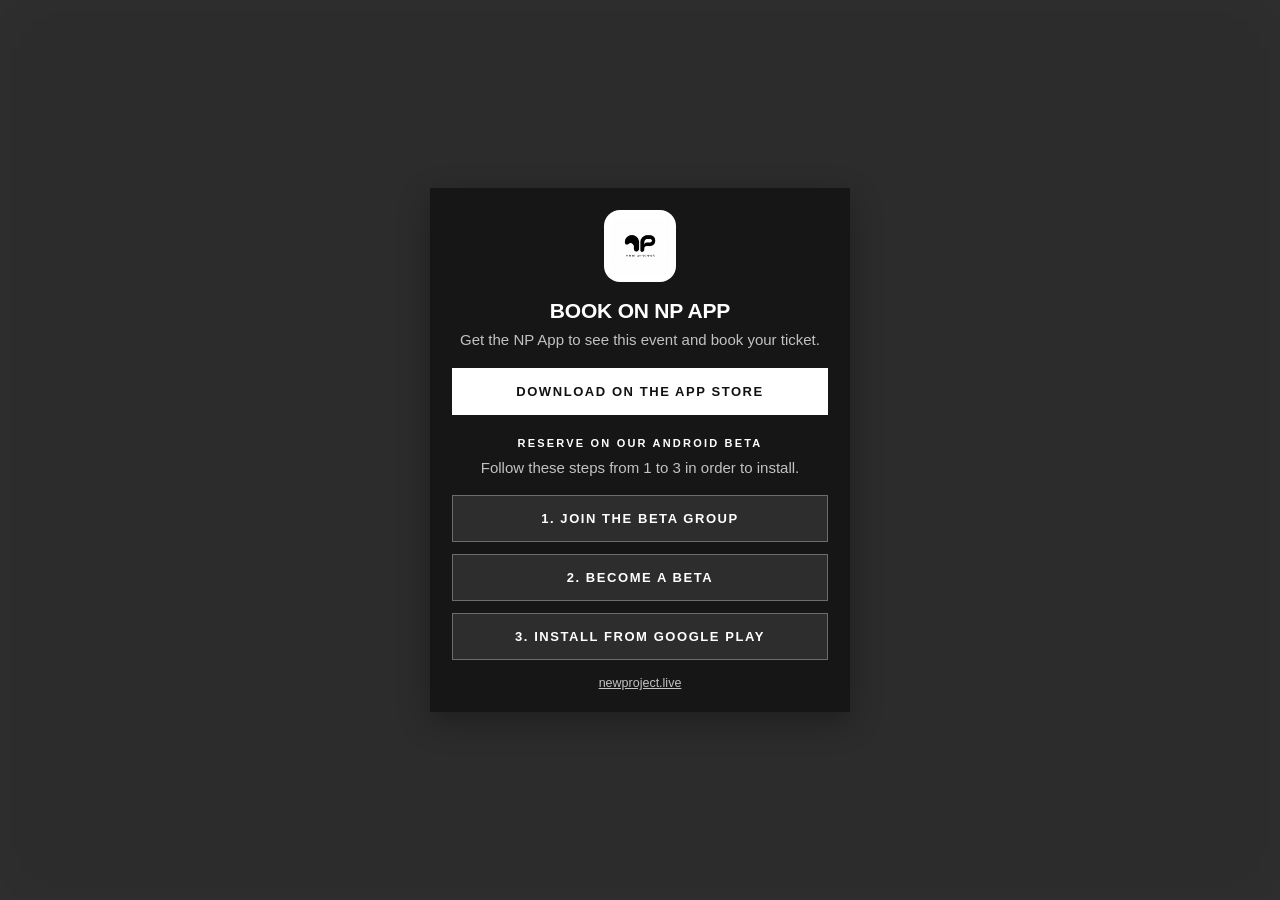
==== booking/index.html @ d3ce9cf1 "Booking page redesign: event panels left, ticket rows and booking right Co-Authored-By: Claude Fable" ====
<!DOCTYPE html>
<html lang="en">
<head>
    <meta charset="utf-8">
    <!-- Only this site's files may run; the page may only talk to the NP Supabase project. -->
    <meta http-equiv="Content-Security-Policy" content="default-src 'none'; script-src 'self'; style-src 'self'; img-src 'self' https:; connect-src https://dcnnaoygtxswlhctyktc.supabase.co; form-action 'none'; base-uri 'none'">
    <meta name="referrer" content="no-referrer">
    <meta name="viewport" content="width=device-width, initial-scale=1">
    <title>Book on NP App | New Project</title>
    <meta name="description" content="Open this event in NP App to book your ticket.">
    <meta property="og:title" content="Book on NP App">
    <meta property="og:description" content="Open this event in NP App to book your ticket.">
    <meta property="og:image" content="https://app.newproject.live/booking/app-icon.png">
    <link rel="icon" type="image/png" href="app-icon.png">
    <link rel="stylesheet" href="booking.css">
</head>
<body>
    <div id="bg"></div>
    <main>
        <!-- Left column: the event (event.js fills it) -->
        <div id="col-a">
            <section id="ev-head" class="panel" hidden>
                <div id="ev-frame" class="frame" hidden><img id="wb-image" alt=""></div>
                <div class="pad">
                    <h1 id="ev-title"></h1>
                    <div id="ev-chips" class="chips"></div>
                </div>
            </section>
            <section id="ev-when" class="panel pad cols" hidden>
                <div><span class="tag">Date</span><ul id="ev-dates"></ul></div>
                <div id="ev-place"><span class="tag">Location</span><p id="ev-venue" class="strong"></p><p id="ev-address"></p></div>
            </section>
            <section id="ev-facts" class="panel pad cols" hidden>
                <div id="ev-note-box"><span class="label">Good to know</span><p id="ev-note" class="strong"></p></div>
                <div id="ev-cancel-box"><span class="label">Cancellation</span><p id="ev-cancel" class="strong"></p></div>
            </section>
            <details id="ev-about" class="panel pad" hidden>
                <summary><span class="label">More details</span><span class="big">About the event</span></summary>
                <p id="ev-text"></p>
            </details>
        </div>
        <!-- Right column: web booking on every device (book.js), then the app downloads -->
        <div id="col-b">
            <section id="webbook" class="panel pad" hidden>
                <h2 class="big">Reserve your ticket</h2>
                <form id="wb-form">
                    <p>Choose your ticket and enter your details.</p>
                    <div id="wb-types"></div>
                    <label for="wb-first">First name</label><input id="wb-first" autocomplete="given-name" required>
                    <label for="wb-last">Last name</label><input id="wb-last" autocomplete="family-name" required>
                    <label for="wb-email">Email</label><input id="wb-email" type="email" autocomplete="email" required>
                    <button>Send code</button>
                </form>
                <form id="wb-code" hidden>
                    <p id="wb-sent"></p>
                    <input id="wb-otp" inputmode="numeric" maxlength="6" pattern="\d{6}" autocomplete="one-time-code" required>
                    <button>Reserve</button>
                </form>
                <p id="wb-done" hidden></p>
                <p id="wb-err"></p>
            </section>
            <section id="app" class="panel pad">
                <img class="icon" src="app-icon.png" alt="NP App">
                <h2 class="big">Book on NP App</h2>
                <p>Get the NP App to see this event and book your ticket.</p>
                <a class="store primary" id="ios" href="https://apps.apple.com/app/id6808212163">Download on the App Store</a>
                <!-- Android app is in beta: join the tester group, opt in, then install -->
                <span class="label beta">Reserve on our Android beta</span>
                <p>Follow these steps from 1 to 3 in order to install.</p>
                <a class="store" href="https://groups.google.com/g/np-beta" target="_blank">1. Join the beta group</a>
                <a class="store" href="https://play.google.com/apps/testing/de.npapp.app" target="_blank">2. Become a beta</a>
                <a class="store" href="https://play.google.com/store/apps/details?id=de.npapp.app">3. Install from Google Play</a>
                <small><a href="https://newproject.live">newproject.live</a></small>
            </section>
        </div>
    </main>
    <script src="book.js"></script>
    <script src="event.js"></script>
</body>
</html>
---- booking/booking.css ----
:root { color-scheme: dark; --ink: #ffffff; --muted: rgba(255,255,255,.74); --line: rgba(255,255,255,.3);
        --panel: rgba(18,18,18,.84); --row: rgba(255,255,255,.1); }
* { box-sizing: border-box; }
body { margin: 0; min-height: 100vh; display: flex; align-items: center; justify-content: center;
       padding: 24px 16px; background: #3b3b3b; color: var(--ink); font-size: 15px;
       font-family: -apple-system, BlinkMacSystemFont, "Segoe UI", Roboto, sans-serif; }
/* The flyer, blurred, tints the whole page behind the panels (set by event.js). */
#bg { position: fixed; inset: -80px; z-index: -1; background: center / cover no-repeat;
      filter: blur(60px) saturate(1.2); }
#bg::after { content: ''; position: absolute; inset: 0; background: rgba(0,0,0,.25); }
main { width: 100%; max-width: 420px; }
/* With an event: one column on phones (tickets right after the date), two on wide screens. */
#col-a, #col-b { display: contents; }
main.two { display: flex; flex-direction: column; gap: 16px; }
#ev-head { order: 1; } #ev-when { order: 2; } #webbook { order: 3; }
#ev-facts { order: 4; } #ev-about { order: 5; } #app { order: 6; }
@media (min-width: 860px) {
  main.two { max-width: 1080px; display: grid; grid-template-columns: minmax(0, 1fr) minmax(0, 1fr);
             gap: 40px; align-items: start; }
  main.two #col-a, main.two #col-b { display: flex; flex-direction: column; gap: 16px; }
}
.panel { background: var(--panel); box-shadow: 0 10px 30px rgba(0,0,0,.3); }
.pad { padding: 22px; }
.frame { padding: 12px; background: rgba(0,0,0,.45); }
#wb-image { display: block; width: 100%; }
h1 { margin: 0 0 14px; font-size: clamp(30px, 6vw, 46px); line-height: 1; font-weight: 800;
     letter-spacing: -0.02em; text-transform: uppercase; overflow-wrap: anywhere; }
.big { display: block; margin: 0 0 6px; font-size: 21px; font-weight: 800; letter-spacing: -0.01em;
       text-transform: uppercase; }
.label, .tag, .chips span, .tix-name { font-size: 11px; font-weight: 700; letter-spacing: .2em;
                                       text-transform: uppercase; }
.label { display: block; margin-bottom: 8px; color: var(--muted); }
.label.beta { margin-top: 22px; color: var(--ink); }
.tag, .chips span { display: inline-block; padding: 6px 10px; border: 1px solid var(--line);
                    background: var(--row); }
.tag { margin-bottom: 12px; font-size: 13px; }
.chips { display: flex; flex-wrap: wrap; gap: 8px; }
p { margin: 0 0 16px; color: var(--muted); line-height: 1.5; }
.strong { margin: 0; color: var(--ink); font-weight: 700; }
.cols { display: grid; grid-template-columns: repeat(auto-fit, minmax(190px, 1fr)); gap: 20px; }
#ev-dates { margin: 0; padding: 0 0 0 18px; line-height: 1.8; }
#ev-address { margin: 4px 0 0; text-transform: capitalize; }
summary { position: relative; cursor: pointer; list-style: none; }
summary::-webkit-details-marker { display: none; }
summary::after { content: ''; position: absolute; right: 4px; top: 12px; width: 9px; height: 9px;
                 border-right: 2px solid; border-bottom: 2px solid; transform: rotate(45deg); }
details[open] summary::after { top: 18px; transform: rotate(-135deg); }
summary .big { margin: 0; }
#ev-text { margin: 14px 0 0; white-space: pre-line; }
/* One row per ticket: name and note left, price and Select / Sold out right. */
.tix { position: relative; display: grid; grid-template-columns: 1fr auto; gap: 8px 12px;
       align-items: center; padding: 16px; margin-bottom: 12px; border: 1px solid var(--line);
       background: var(--row); cursor: pointer; }
.tix input { position: absolute; opacity: 0; pointer-events: none; }
.tix-price { font-weight: 700; text-align: right; }
.tix-sub { color: var(--muted); font-size: 14px; }
.tix-state { padding: 8px 14px; border: 1px solid var(--line); font-size: 12px; font-weight: 800;
             letter-spacing: .08em; text-transform: uppercase; text-align: center; }
.tix-state::after { content: 'Select'; }
.tix input:checked ~ .tix-state { background: var(--ink); border-color: var(--ink); color: #111; }
.tix input:checked ~ .tix-state::after { content: 'Selected'; }
.tix input:disabled ~ .tix-state::after { content: 'Sold out'; }
.tix input:disabled ~ span { opacity: .6; }
.tix:has(input:checked) { border-color: var(--ink); background: rgba(255,255,255,.18); }
.tix:has(input:disabled) { cursor: default; }
.tix input:focus-visible ~ .tix-state { outline: 2px solid var(--ink); outline-offset: 2px; }
form label:not(.tix) { display: block; margin-bottom: 6px; font-size: 13px; color: var(--muted); }
input:not([type=radio]) { width: 100%; padding: 13px; margin-bottom: 14px; border: 1px solid var(--line);
                          border-radius: 0; background: var(--row); color: var(--ink); font: inherit;
                          font-size: 16px; }
button, a.store { display: block; width: 100%; padding: 15px; border: 1px solid var(--line);
                  border-radius: 0; background: var(--row); color: var(--ink); font: inherit;
                  font-size: 13px; font-weight: 800; letter-spacing: .12em; text-transform: uppercase;
                  text-align: center; text-decoration: none; cursor: pointer; }
button, a.store.primary { background: var(--ink); border-color: var(--ink); color: #111; }
a.store { margin-bottom: 12px; }
button:disabled { opacity: .5; }
#wb-otp { text-align: center; font-size: 28px; letter-spacing: 10px; }
#wb-done { margin: 0; color: var(--ink); }
#wb-err { color: #ff8a80; margin: 12px 0 0; min-height: 1em; }
#app { text-align: center; }
.icon { width: 72px; height: 72px; margin-bottom: 14px; border-radius: 16px; }
small { display: block; margin-top: 16px; color: var(--muted); }
small a { color: inherit; }
[hidden] { display: none !important; }
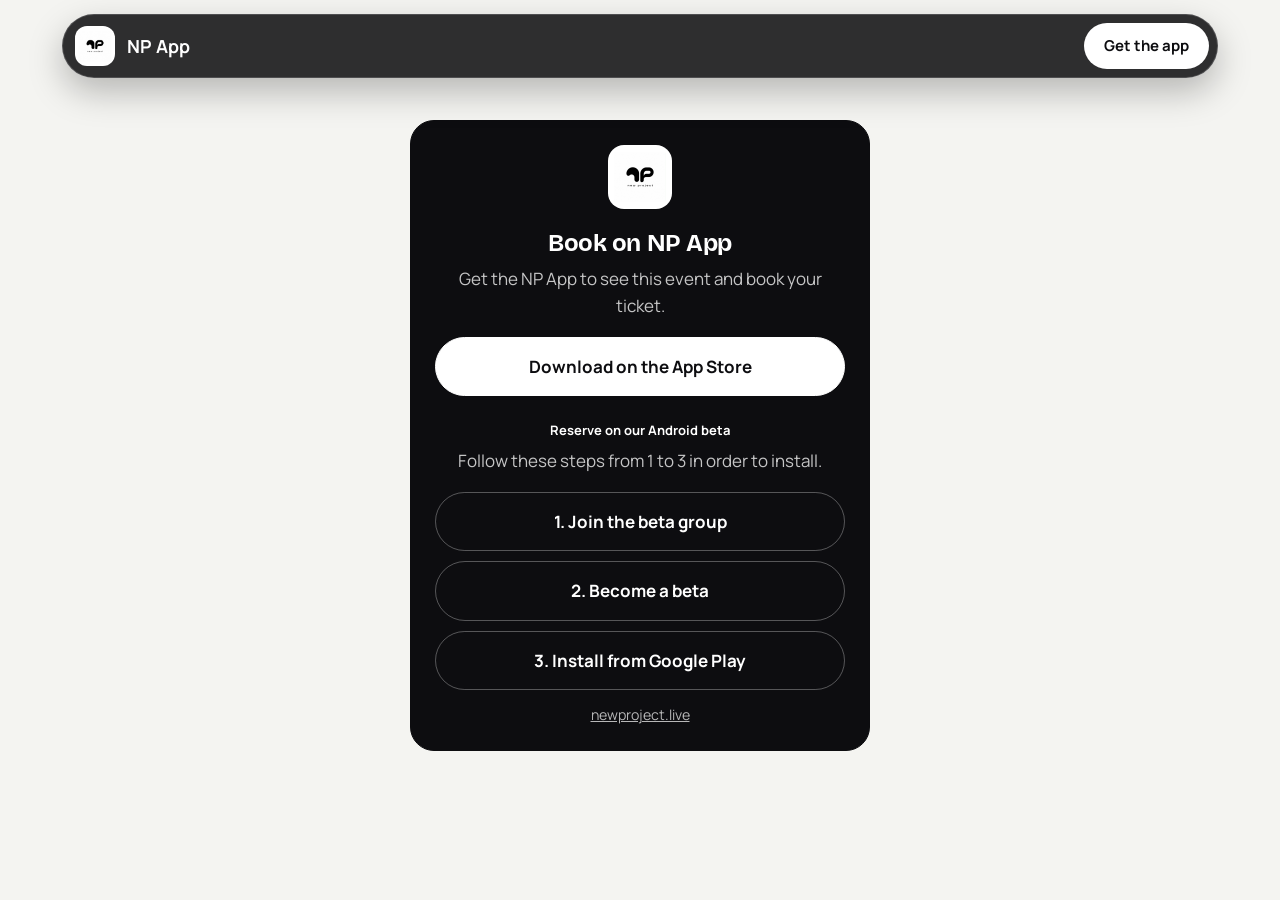
==== commit 3282a889: "Booking page in the same look as the landing and events pages Co-Authored-By: Claude Fable 5.2 <nore" ====
--- a/booking/index.html
+++ b/booking/index.html
@@ -3,7 +3,7 @@
 <head>
     <meta charset="utf-8">
     <!-- Only this site's files may run; the page may only talk to the NP Supabase project. -->
-    <meta http-equiv="Content-Security-Policy" content="default-src 'none'; script-src 'self'; style-src 'self'; img-src 'self' https:; connect-src https://dcnnaoygtxswlhctyktc.supabase.co; form-action 'none'; base-uri 'none'">
+    <meta http-equiv="Content-Security-Policy" content="default-src 'none'; script-src 'self'; style-src 'self'; img-src 'self' https:; font-src 'self'; connect-src https://dcnnaoygtxswlhctyktc.supabase.co; form-action 'none'; base-uri 'none'">
     <meta name="referrer" content="no-referrer">
     <meta name="viewport" content="width=device-width, initial-scale=1">
     <title>Book on NP App | New Project</title>
@@ -12,11 +12,15 @@
     <meta property="og:description" content="Open this event in NP App to book your ticket.">
     <meta property="og:image" content="https://app.newproject.live/booking/app-icon.png">
     <link rel="icon" type="image/png" href="app-icon.png">
+    <link rel="stylesheet" href="/landing/base.css">
     <link rel="stylesheet" href="booking.css">
 </head>
 <body>
-    <div id="bg"></div>
-    <main>
+    <header class="top"><div class="bar stuck">
+        <a class="brand" href="/"><img src="/booking/app-icon.png" alt="">NP App</a>
+        <a class="get" href="/#get">Get the app</a>
+    </div></header>
+    <main class="wrap book">
         <!-- Left column: the event (event.js fills it) -->
         <div id="col-a">
             <section id="ev-head" class="panel" hidden>
@@ -46,10 +50,11 @@
                 <form id="wb-form">
                     <p>Choose your ticket and enter your details.</p>
                     <div id="wb-types"></div>
+                    <div id="wb-access-box" hidden><label for="wb-access">Access code</label><input id="wb-access" autocomplete="off" autocapitalize="characters"></div>
                     <label for="wb-first">First name</label><input id="wb-first" autocomplete="given-name" required>
                     <label for="wb-last">Last name</label><input id="wb-last" autocomplete="family-name" required>
                     <label for="wb-email">Email</label><input id="wb-email" type="email" autocomplete="email" required>
-                    <button>Send code</button>
+                    <button>Book event</button>
                 </form>
                 <form id="wb-code" hidden>
                     <p id="wb-sent"></p>
--- a/landing/base.css
+++ b/landing/base.css
@@ -0,0 +1,54 @@
+/* Type, colours and the pieces every section shares: header, buttons, phone frame. */
+@font-face { font-family: "Bricolage"; font-weight: 700; font-display: swap;
+             src: url("fonts/BricolageGrotesque-Bold.ttf") format("truetype"); }
+@font-face { font-family: "Manrope"; font-weight: 400; font-display: swap;
+             src: url("fonts/Manrope-Regular.ttf") format("truetype"); }
+@font-face { font-family: "Manrope"; font-weight: 700; font-display: swap;
+             src: url("fonts/Manrope-Bold.ttf") format("truetype"); }
+/* Black and white, with one accent colour used sparingly. */
+:root { --ink: #0d0d10; --paper: #f4f4f1; --card: #ffffff; --muted: #5c5c59; --line: rgba(13,13,16,.1);
+        --accent: #ff5a36; --ease: cubic-bezier(.2,.8,.2,1); }
+* { box-sizing: border-box; }
+html { scroll-behavior: smooth; }
+body { margin: 0; overflow-x: hidden; background: var(--paper); color: var(--ink);
+       font: 400 17px/1.6 "Manrope", -apple-system, BlinkMacSystemFont, "Segoe UI", Roboto, sans-serif; }
+h1, h2, h3 { margin: 0; font-family: "Bricolage", "Manrope", sans-serif; font-weight: 700;
+             letter-spacing: -0.03em; line-height: 1.02; }
+h1 { font-size: clamp(44px, 6.6vw, 84px); }
+h2 { font-size: clamp(34px, 4.8vw, 60px); }
+h3 { font-size: clamp(23px, 2.4vw, 30px); line-height: 1.1; }
+p { margin: 0; color: var(--muted); }
+.wrap { width: 100%; max-width: 1200px; margin: 0 auto; padding: 0 22px; }
+.accent { color: var(--accent); }
+.kicker { display: inline-block; padding: 7px 14px; border: 1px solid var(--line); border-radius: 99px;
+          font-size: 12px; font-weight: 700; letter-spacing: .1em; text-transform: uppercase; }
+.head { max-width: 780px; margin: 0 auto 56px; text-align: center; }
+.head h2 { margin-top: 18px; }
+.lead { margin: 22px 0 32px; font-size: 19px; }
+/* Floating glass bar that follows the page. */
+.top { position: fixed; z-index: 20; top: 14px; left: 0; right: 0; padding: 0 16px; }
+.bar { display: flex; align-items: center; justify-content: space-between; max-width: 1156px;
+       margin: 0 auto; padding: 8px 8px 8px 12px; border: 1px solid rgba(255,255,255,.16);
+       border-radius: 99px; background: rgba(20,20,24,.5); -webkit-backdrop-filter: blur(18px);
+       backdrop-filter: blur(18px); transition: background .4s, box-shadow .4s; }
+.bar.stuck { background: rgba(13,13,16,.86); box-shadow: 0 14px 34px rgba(0,0,0,.25); }
+.brand { display: inline-flex; align-items: center; gap: 12px; color: inherit; font-weight: 700;
+         font-size: 18px; text-decoration: none; }
+.bar .brand { color: #fff; }
+.brand img { width: 40px; height: 40px; border-radius: 12px; }
+.get { padding: 11px 20px; border-radius: 99px; background: #fff; color: var(--ink); font-size: 15px;
+       font-weight: 700; text-decoration: none; transition: transform .3s var(--ease); }
+.get:hover { transform: scale(1.06); }
+.stores { display: flex; flex-wrap: wrap; gap: 12px; }
+.btn { display: inline-flex; flex-direction: column; justify-content: center; min-width: 178px;
+       padding: 10px 24px 12px; border: 1px solid #fff; border-radius: 16px; background: #fff;
+       color: var(--ink); font-size: 20px; font-weight: 700; line-height: 1.15; text-decoration: none;
+       transition: transform .3s var(--ease), box-shadow .3s; }
+.btn small { font-size: 11px; font-weight: 400; opacity: .75; }
+.btn:hover { transform: translateY(-4px) scale(1.03); box-shadow: 0 16px 34px rgba(0,0,0,.3); }
+.btn.ghost { border-color: rgba(255,255,255,.35); background: rgba(255,255,255,.1); color: #fff; }
+/* A phone drawn around a screenshot. --r tilts it; motion.css makes it float. */
+.phone { position: relative; flex: none; width: 270px; border: 9px solid #16161a; border-radius: 42px;
+         overflow: hidden; background: #16161a; box-shadow: 0 40px 80px rgba(0,0,0,.35);
+         transform: rotate(var(--r, 0deg)); }
+.phone img { display: block; width: 100%; }
--- a/booking/booking.css
+++ b/booking/booking.css
@@ -1,85 +1,87 @@
-:root { color-scheme: dark; --ink: #ffffff; --muted: rgba(255,255,255,.74); --line: rgba(255,255,255,.3);
-        --panel: rgba(18,18,18,.84); --row: rgba(255,255,255,.1); }
-* { box-sizing: border-box; }
-body { margin: 0; min-height: 100vh; display: flex; align-items: center; justify-content: center;
-       padding: 24px 16px; background: #3b3b3b; color: var(--ink); font-size: 15px;
-       font-family: -apple-system, BlinkMacSystemFont, "Segoe UI", Roboto, sans-serif; }
-/* The flyer, blurred, tints the whole page behind the panels (set by event.js). */
-#bg { position: fixed; inset: -80px; z-index: -1; background: center / cover no-repeat;
-      filter: blur(60px) saturate(1.2); }
-#bg::after { content: ''; position: absolute; inset: 0; background: rgba(0,0,0,.25); }
-main { width: 100%; max-width: 420px; }
+/* The event's booking page, in the same look as the landing and events pages (base.css). */
+.book { padding-top: 120px; padding-bottom: 70px; }
+#col-a, #col-b { display: contents; }
+.book:not(.two) #app { max-width: 460px; margin: 0 auto; }
 /* With an event: one column on phones (tickets right after the date), two on wide screens. */
-#col-a, #col-b { display: contents; }
-main.two { display: flex; flex-direction: column; gap: 16px; }
+.book.two { display: flex; flex-direction: column; gap: 18px; }
 #ev-head { order: 1; } #ev-when { order: 2; } #webbook { order: 3; }
 #ev-facts { order: 4; } #ev-about { order: 5; } #app { order: 6; }
-@media (min-width: 860px) {
-  main.two { max-width: 1080px; display: grid; grid-template-columns: minmax(0, 1fr) minmax(0, 1fr);
-             gap: 40px; align-items: start; }
-  main.two #col-a, main.two #col-b { display: flex; flex-direction: column; gap: 16px; }
+@media (min-width: 900px) {
+  .book.two { display: grid; grid-template-columns: minmax(0, 1.05fr) minmax(0, .95fr); gap: 32px;
+              align-items: start; }
+  .book.two #col-a, .book.two #col-b { display: flex; flex-direction: column; gap: 18px; }
 }
-.panel { background: var(--panel); box-shadow: 0 10px 30px rgba(0,0,0,.3); }
-.pad { padding: 22px; }
-.frame { padding: 12px; background: rgba(0,0,0,.45); }
+@keyframes rise { from { opacity: 0; translate: 0 30px; } }
+.panel { overflow: hidden; border: 1px solid var(--line); border-radius: 24px; background: var(--card);
+         animation: rise .7s var(--ease) backwards; }
+.pad { padding: 24px; }
 #wb-image { display: block; width: 100%; }
-h1 { margin: 0 0 14px; font-size: clamp(30px, 6vw, 46px); line-height: 1; font-weight: 800;
-     letter-spacing: -0.02em; text-transform: uppercase; overflow-wrap: anywhere; }
-.big { display: block; margin: 0 0 6px; font-size: 21px; font-weight: 800; letter-spacing: -0.01em;
-       text-transform: uppercase; }
-.label, .tag, .chips span, .tix-name { font-size: 11px; font-weight: 700; letter-spacing: .2em;
-                                       text-transform: uppercase; }
-.label { display: block; margin-bottom: 8px; color: var(--muted); }
-.label.beta { margin-top: 22px; color: var(--ink); }
-.tag, .chips span { display: inline-block; padding: 6px 10px; border: 1px solid var(--line);
-                    background: var(--row); }
-.tag { margin-bottom: 12px; font-size: 13px; }
+#ev-title { margin-bottom: 14px; font-size: clamp(32px, 4.4vw, 54px); overflow-wrap: anywhere; }
+.big { display: block; margin: 0 0 8px; font: 700 24px/1.1 "Bricolage", "Manrope", sans-serif;
+       letter-spacing: -0.02em; }
 .chips { display: flex; flex-wrap: wrap; gap: 8px; }
-p { margin: 0 0 16px; color: var(--muted); line-height: 1.5; }
-.strong { margin: 0; color: var(--ink); font-weight: 700; }
+.chips span { padding: 5px 12px; border: 1px solid var(--line); border-radius: 99px; font-size: 12px;
+              font-weight: 700; }
+.tag, .label { display: block; font-size: 13px; font-weight: 700; }
+.tag { margin-bottom: 10px; color: var(--accent); }
+.label { margin-bottom: 6px; color: var(--muted); }
+.strong { color: var(--ink); font-weight: 700; }
 .cols { display: grid; grid-template-columns: repeat(auto-fit, minmax(190px, 1fr)); gap: 20px; }
 #ev-dates { margin: 0; padding: 0 0 0 18px; line-height: 1.8; }
-#ev-address { margin: 4px 0 0; text-transform: capitalize; }
+#ev-address { margin-top: 4px; text-transform: capitalize; }
 summary { position: relative; cursor: pointer; list-style: none; }
 summary::-webkit-details-marker { display: none; }
-summary::after { content: ''; position: absolute; right: 4px; top: 12px; width: 9px; height: 9px;
-                 border-right: 2px solid; border-bottom: 2px solid; transform: rotate(45deg); }
-details[open] summary::after { top: 18px; transform: rotate(-135deg); }
+summary::after { content: '+'; position: absolute; top: 2px; right: 0; display: grid; place-items: center;
+                 width: 38px; height: 38px; border-radius: 50%; background: var(--paper); font-size: 24px;
+                 transition: transform .4s var(--ease), background .4s, color .4s; }
+details[open] summary::after { background: var(--ink); color: #fff; transform: rotate(45deg); }
 summary .big { margin: 0; }
-#ev-text { margin: 14px 0 0; white-space: pre-line; }
+#ev-text { margin-top: 14px; white-space: pre-line; }
 /* One row per ticket: name and note left, price and Select / Sold out right. */
-.tix { position: relative; display: grid; grid-template-columns: 1fr auto; gap: 8px 12px;
-       align-items: center; padding: 16px; margin-bottom: 12px; border: 1px solid var(--line);
-       background: var(--row); cursor: pointer; }
+#wb-form > p { margin-bottom: 16px; }
+.tix { position: relative; display: grid; grid-template-columns: 1fr auto; gap: 6px 12px;
+       align-items: center; padding: 16px 18px; margin-bottom: 12px; border: 1px solid var(--line);
+       border-radius: 18px; background: var(--paper); cursor: pointer;
+       transition: border-color .3s, background .3s, box-shadow .3s; }
 .tix input { position: absolute; opacity: 0; pointer-events: none; }
-.tix-price { font-weight: 700; text-align: right; }
+.tix-name, .tix-price { font-weight: 700; }
+.tix-price { text-align: right; }
 .tix-sub { color: var(--muted); font-size: 14px; }
-.tix-state { padding: 8px 14px; border: 1px solid var(--line); font-size: 12px; font-weight: 800;
-             letter-spacing: .08em; text-transform: uppercase; text-align: center; }
+.tix-state { padding: 8px 14px; border: 1px solid var(--line); border-radius: 99px;
+             background: var(--card); font-size: 12px; font-weight: 700; text-align: center; }
 .tix-state::after { content: 'Select'; }
-.tix input:checked ~ .tix-state { background: var(--ink); border-color: var(--ink); color: #111; }
+.tix input:checked ~ .tix-state { border-color: var(--ink); background: var(--ink); color: #fff; }
 .tix input:checked ~ .tix-state::after { content: 'Selected'; }
 .tix input:disabled ~ .tix-state::after { content: 'Sold out'; }
-.tix input:disabled ~ span { opacity: .6; }
-.tix:has(input:checked) { border-color: var(--ink); background: rgba(255,255,255,.18); }
+.tix input:disabled ~ span { opacity: .55; }
+.tix:has(input:checked) { border-color: var(--ink); background: var(--card);
+                          box-shadow: 0 12px 28px rgba(13,13,16,.08); }
 .tix:has(input:disabled) { cursor: default; }
 .tix input:focus-visible ~ .tix-state { outline: 2px solid var(--ink); outline-offset: 2px; }
-form label:not(.tix) { display: block; margin-bottom: 6px; font-size: 13px; color: var(--muted); }
-input:not([type=radio]) { width: 100%; padding: 13px; margin-bottom: 14px; border: 1px solid var(--line);
-                          border-radius: 0; background: var(--row); color: var(--ink); font: inherit;
-                          font-size: 16px; }
-button, a.store { display: block; width: 100%; padding: 15px; border: 1px solid var(--line);
-                  border-radius: 0; background: var(--row); color: var(--ink); font: inherit;
-                  font-size: 13px; font-weight: 800; letter-spacing: .12em; text-transform: uppercase;
-                  text-align: center; text-decoration: none; cursor: pointer; }
-button, a.store.primary { background: var(--ink); border-color: var(--ink); color: #111; }
-a.store { margin-bottom: 12px; }
-button:disabled { opacity: .5; }
+form label:not(.tix) { display: block; margin-bottom: 6px; color: var(--muted); font-size: 13px;
+                       font-weight: 700; }
+input:not([type=radio]) { width: 100%; padding: 14px 16px; margin-bottom: 14px; border: 1px solid var(--line);
+                          border-radius: 14px; background: var(--card); color: var(--ink); font: inherit;
+                          outline: 0; transition: border-color .3s, box-shadow .3s; }
+input:not([type=radio]):focus { border-color: var(--ink); box-shadow: 0 8px 22px rgba(13,13,16,.08); }
+button { width: 100%; padding: 16px; border: 0; border-radius: 99px; background: var(--ink); color: #fff;
+         font: 700 16px/1 "Manrope", sans-serif; cursor: pointer; transition: transform .3s var(--ease); }
+button:hover:not(:disabled) { transform: translateY(-2px); }
+button:disabled { opacity: .45; cursor: default; }
+#wb-sent { margin-bottom: 14px; }
 #wb-otp { text-align: center; font-size: 28px; letter-spacing: 10px; }
-#wb-done { margin: 0; color: var(--ink); }
-#wb-err { color: #ff8a80; margin: 12px 0 0; min-height: 1em; }
-#app { text-align: center; }
-.icon { width: 72px; height: 72px; margin-bottom: 14px; border-radius: 16px; }
-small { display: block; margin-top: 16px; color: var(--muted); }
-small a { color: inherit; }
+#wb-done { color: var(--ink); font-weight: 700; }
+#wb-err { min-height: 1em; margin-top: 12px; color: #d93025; }
+/* The app box, black like the one on the events page. */
+#app { border-color: var(--ink); background: var(--ink); color: #fff; text-align: center; }
+#app p { margin-bottom: 18px; color: rgba(255,255,255,.76); }
+.icon { width: 64px; height: 64px; margin-bottom: 14px; border-radius: 16px; }
+a.store { display: block; padding: 15px; margin-bottom: 10px; border: 1px solid rgba(255,255,255,.3);
+          border-radius: 99px; color: #fff; font-weight: 700; text-decoration: none;
+          transition: background .3s, color .3s; }
+a.store:hover, a.store.primary { border-color: #fff; background: #fff; color: var(--ink); }
+.label.beta { margin: 24px 0 6px; color: #fff; }
+small { display: block; margin-top: 14px; }
+small a { color: rgba(255,255,255,.7); }
 [hidden] { display: none !important; }
+@media (prefers-reduced-motion: reduce) { .panel { animation: none; } * { transition: none !important; } }
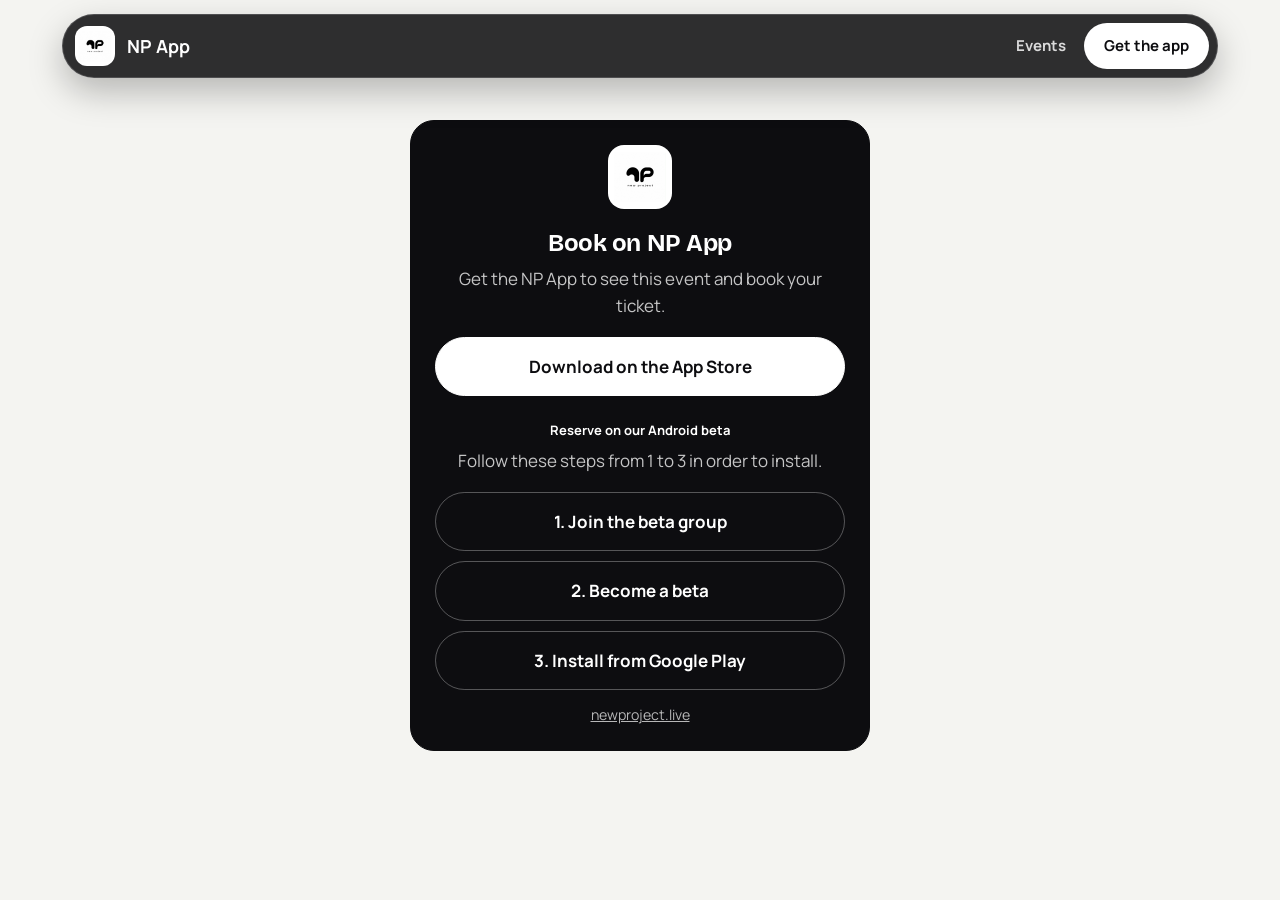
==== commit 971c7d1d: "Link the pages: Events in every top bar, See all events on the landing page Co-Authored-By: Claude F" ====
--- a/booking/index.html
+++ b/booking/index.html
@@ -18,9 +18,11 @@
 <body>
     <header class="top"><div class="bar stuck">
         <a class="brand" href="/"><img src="/booking/app-icon.png" alt="">NP App</a>
-        <a class="get" href="/#get">Get the app</a>
+        <nav class="links"><a href="/events/">Events</a><a class="get" href="/#get">Get the app</a></nav>
     </div></header>
     <main class="wrap book">
+        <!-- Shown until event.js knows what this link is about; then everything appears together -->
+        <p id="loading" class="loading">Loading event…</p>
         <!-- Left column: the event (event.js fills it) -->
         <div id="col-a">
             <section id="ev-head" class="panel" hidden>
@@ -64,7 +66,7 @@
                 <p id="wb-done" hidden></p>
                 <p id="wb-err"></p>
             </section>
-            <section id="app" class="panel pad">
+            <section id="app" class="panel pad" hidden>
                 <img class="icon" src="app-icon.png" alt="NP App">
                 <h2 class="big">Book on NP App</h2>
                 <p>Get the NP App to see this event and book your ticket.</p>
--- a/landing/base.css
+++ b/landing/base.css
@@ -39,6 +39,10 @@
 .get { padding: 11px 20px; border-radius: 99px; background: #fff; color: var(--ink); font-size: 15px;
        font-weight: 700; text-decoration: none; transition: transform .3s var(--ease); }
 .get:hover { transform: scale(1.06); }
+.links { display: flex; align-items: center; gap: 4px; }
+.links a:not(.get) { padding: 11px 14px; color: #fff; font-size: 15px; font-weight: 700;
+                     text-decoration: none; opacity: .82; transition: opacity .3s; }
+.links a:not(.get):hover { opacity: 1; }
 .stores { display: flex; flex-wrap: wrap; gap: 12px; }
 .btn { display: inline-flex; flex-direction: column; justify-content: center; min-width: 178px;
        padding: 10px 24px 12px; border: 1px solid #fff; border-radius: 16px; background: #fff;
--- a/booking/booking.css
+++ b/booking/booking.css
@@ -15,6 +15,7 @@
 .panel { overflow: hidden; border: 1px solid var(--line); border-radius: 24px; background: var(--card);
          animation: rise .7s var(--ease) backwards; }
 .pad { padding: 24px; }
+.loading { padding: 90px 0; font-weight: 700; text-align: center; }
 #wb-image { display: block; width: 100%; }
 #ev-title { margin-bottom: 14px; font-size: clamp(32px, 4.4vw, 54px); overflow-wrap: anywhere; }
 .big { display: block; margin: 0 0 8px; font: 700 24px/1.1 "Bricolage", "Manrope", sans-serif;
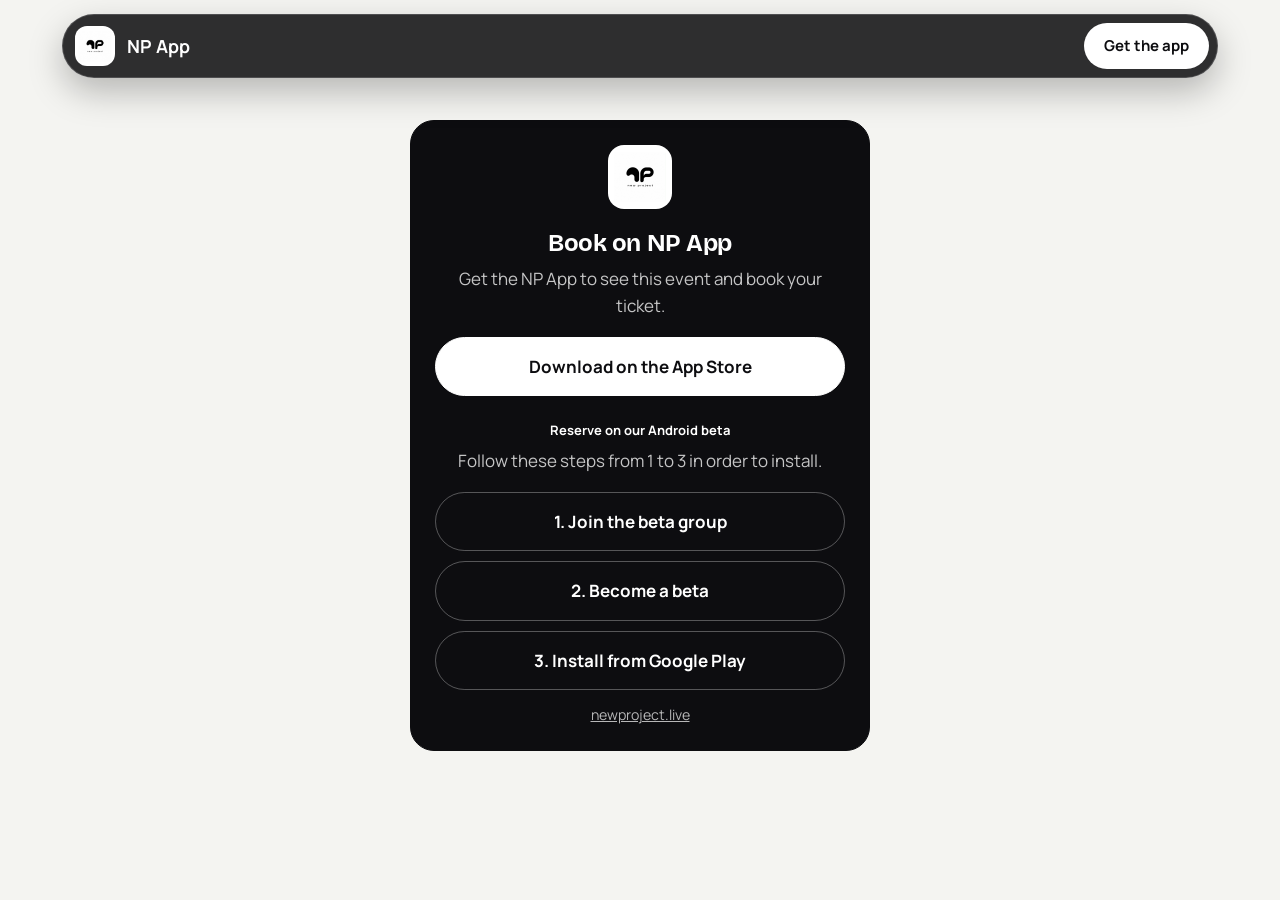
==== commit cde88bf3: "Remove Events from the top navigation Co-Authored-By: Claude Opus 5.5 <noreply@anthropic.com>" ====
--- a/booking/index.html
+++ b/booking/index.html
@@ -18,7 +18,7 @@
 <body>
     <header class="top"><div class="bar stuck">
         <a class="brand" href="/"><img src="/booking/app-icon.png" alt="">NP App</a>
-        <nav class="links"><a href="/events/">Events</a><a class="get" href="/#get">Get the app</a></nav>
+        <nav class="links"><a class="get" href="/#get">Get the app</a></nav>
     </div></header>
     <main class="wrap book">
         <!-- Shown until event.js knows what this link is about; then everything appears together -->
